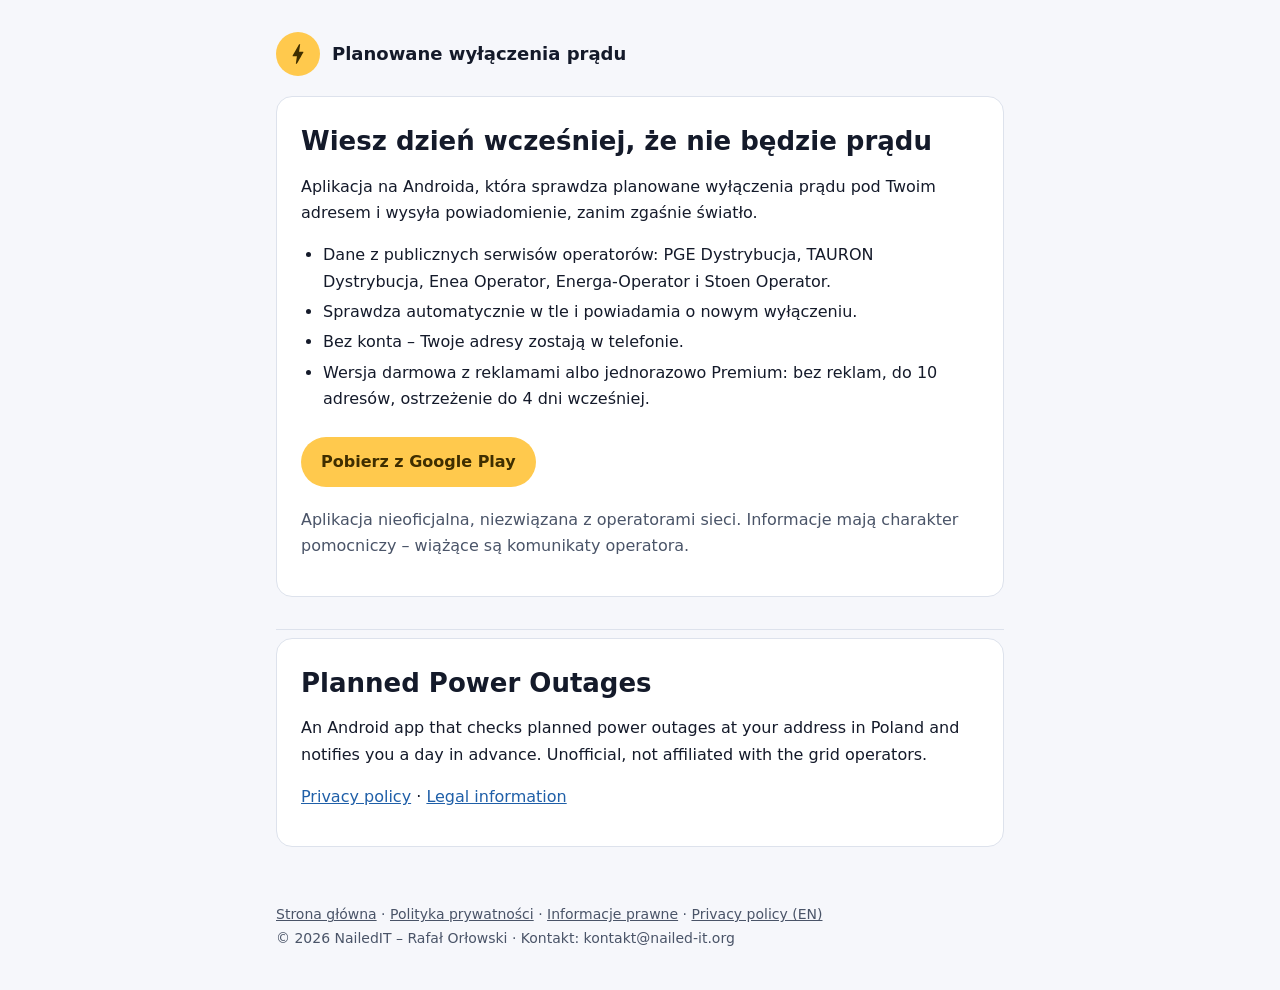
==== wylaczenia-pradu/index.html @ 0b4dcbab "Strona aplikacji Planowane wyłączenia prądu: polityka prywatności i informacje prawne Nowy katalog w" ====
<!doctype html>
<html lang="pl">
<head>
<meta charset="utf-8">
<meta name="viewport" content="width=device-width, initial-scale=1">
<title>Planowane wyłączenia prądu</title>
<meta name="description" content="Aplikacja na Androida: powiadomienie dzień wcześniej o planowanym wyłączeniu prądu pod Twoim adresem.">
<style>
:root{--bg:#F6F7FB;--fg:#141A2A;--muted:#4A5468;--card:#FFFFFF;--line:#DDE2EC;--link:#1F5FA8;--badge:#FFC94D;--on-badge:#3F2E00}
@media (prefers-color-scheme: dark){:root{--bg:#0D1220;--fg:#E3E7F1;--muted:#B2BACB;--card:#141C30;--line:#25304A;--link:#9CCBFB}}
*{box-sizing:border-box}
html{-webkit-text-size-adjust:100%}
body{margin:0;background:var(--bg);color:var(--fg);font:16px/1.65 system-ui,-apple-system,"Segoe UI",Roboto,Arial,sans-serif}
main{max-width:760px;margin:0 auto;padding:24px 16px 56px}
.brand{display:flex;align-items:center;gap:12px;margin:8px 0 20px;color:inherit;text-decoration:none}
.logo{flex:none;width:44px;height:44px;border-radius:50%;background:var(--badge);display:flex;align-items:center;justify-content:center}
.brand span{font-weight:700;font-size:18px;line-height:1.3}
.card{background:var(--card);border:1px solid var(--line);border-radius:16px;padding:8px 24px 20px}
h1{font-size:26px;line-height:1.25;margin:20px 0 4px}
h2{font-size:18px;line-height:1.35;margin:26px 0 6px}
p,li{color:var(--fg)}
.muted{color:var(--muted)}
ul{padding-left:22px;margin:8px 0}
li{margin:4px 0}
a{color:var(--link)}
code{font-family:ui-monospace,Consolas,monospace;font-size:.92em}
nav.lang{margin:0 0 16px;font-size:15px}
.cta{display:inline-block;margin:8px 0 4px;padding:12px 20px;border-radius:999px;background:var(--badge);color:var(--on-badge);font-weight:700;text-decoration:none}
footer{max-width:760px;margin:0 auto;padding:0 16px 40px;font-size:14px;color:var(--muted)}
footer a{color:var(--muted)}
hr{border:0;border-top:1px solid var(--line);margin:32px 0 8px}
</style>
</head>
<body>
<main>
<a class="brand" href="index.html"><span class="logo" aria-hidden="true"><svg width="26" height="26" viewBox="0 0 24 24"><path fill="#3F2E00" d="M11,21h-1l1,-7H7.5c-0.58,0 -0.57,-0.32 -0.38,-0.66 0.19,-0.34 0.05,-0.08 0.07,-0.12C8.48,10.94 10.42,7.54 13,3h1l-1,7h3.5c0.49,0 0.56,0.33 0.47,0.51l-0.07,0.15C12.96,17.55 11,21 11,21z"/></svg></span><span>Planowane wyłączenia prądu</span></a>
<div class="card">
<h1>Wiesz dzień wcześniej, że nie będzie prądu</h1>
<p>Aplikacja na Androida, która sprawdza planowane wyłączenia prądu pod Twoim adresem i wysyła powiadomienie, zanim zgaśnie światło.</p>
<ul>
<li>Dane z publicznych serwisów operatorów: PGE Dystrybucja, TAURON Dystrybucja, Enea Operator, Energa-Operator i Stoen Operator.</li>
<li>Sprawdza automatycznie w tle i powiadamia o nowym wyłączeniu.</li>
<li>Bez konta – Twoje adresy zostają w telefonie.</li>
<li>Wersja darmowa z reklamami albo jednorazowo Premium: bez reklam, do 10 adresów, ostrzeżenie do 4 dni wcześniej.</li>
</ul>
<p><a class="cta" href="https://play.google.com/store/apps/details?id=pl.pradalert">Pobierz z Google Play</a></p>
<p class="muted">Aplikacja nieoficjalna, niezwiązana z operatorami sieci. Informacje mają charakter pomocniczy – wiążące są komunikaty operatora.</p>
</div>
<hr>
<div class="card" lang="en">
<h1>Planned Power Outages</h1>
<p>An Android app that checks planned power outages at your address in Poland and notifies you a day in advance. Unofficial, not affiliated with the grid operators.</p>
<p><a href="polityka-prywatnosci.html#en">Privacy policy</a> · <a href="informacje-prawne.html#en">Legal information</a></p>
</div>
</main>
<footer>
<a href="index.html">Strona główna</a> · <a href="polityka-prywatnosci.html">Polityka prywatności</a> · <a href="informacje-prawne.html">Informacje prawne</a> · <a href="polityka-prywatnosci.html#en">Privacy policy (EN)</a><br>
© 2026 NailedIT – Rafał Orłowski · Kontakt: kontakt@nailed-it.org
</footer>
</body>
</html>
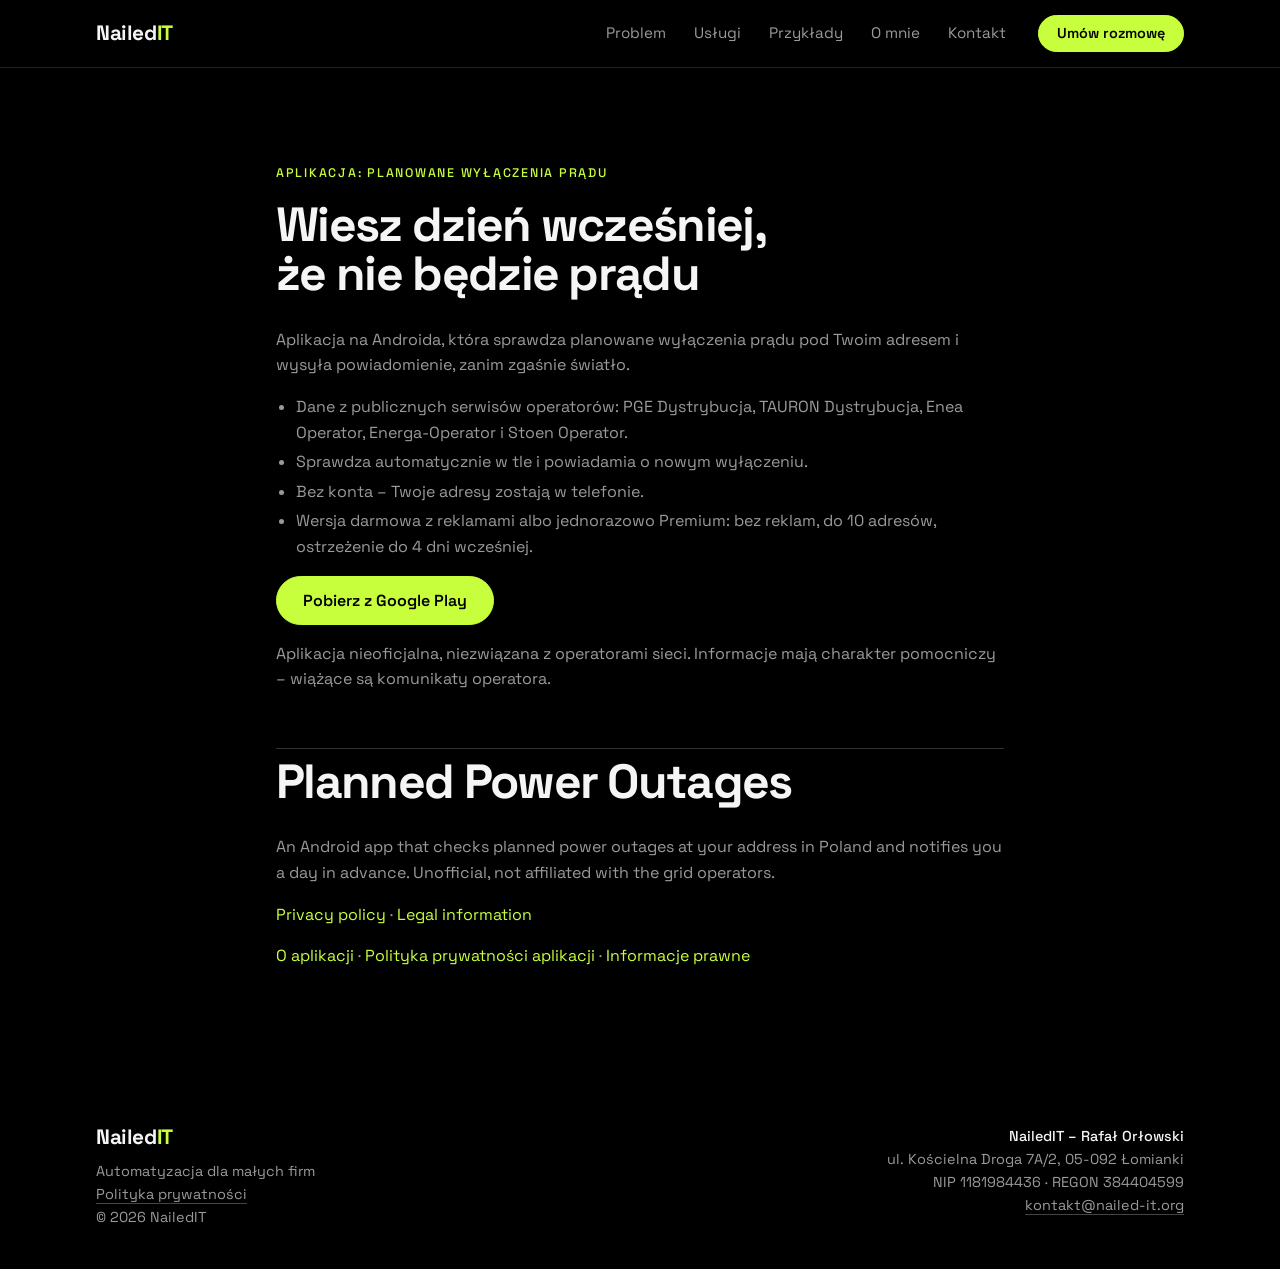
==== commit d67aaf81: "Strona aplikacji Planowane wyłączenia prądu w szablonie strony firmowej Polityka prywatności, inform" ====
--- a/wylaczenia-pradu/index.html
+++ b/wylaczenia-pradu/index.html
@@ -3,38 +3,41 @@
 <head>
 <meta charset="utf-8">
 <meta name="viewport" content="width=device-width, initial-scale=1">
-<title>Planowane wyłączenia prądu</title>
+<title>Planowane wyłączenia prądu – NailedIT</title>
 <meta name="description" content="Aplikacja na Androida: powiadomienie dzień wcześniej o planowanym wyłączeniu prądu pod Twoim adresem.">
-<style>
-:root{--bg:#F6F7FB;--fg:#141A2A;--muted:#4A5468;--card:#FFFFFF;--line:#DDE2EC;--link:#1F5FA8;--badge:#FFC94D;--on-badge:#3F2E00}
-@media (prefers-color-scheme: dark){:root{--bg:#0D1220;--fg:#E3E7F1;--muted:#B2BACB;--card:#141C30;--line:#25304A;--link:#9CCBFB}}
-*{box-sizing:border-box}
-html{-webkit-text-size-adjust:100%}
-body{margin:0;background:var(--bg);color:var(--fg);font:16px/1.65 system-ui,-apple-system,"Segoe UI",Roboto,Arial,sans-serif}
-main{max-width:760px;margin:0 auto;padding:24px 16px 56px}
-.brand{display:flex;align-items:center;gap:12px;margin:8px 0 20px;color:inherit;text-decoration:none}
-.logo{flex:none;width:44px;height:44px;border-radius:50%;background:var(--badge);display:flex;align-items:center;justify-content:center}
-.brand span{font-weight:700;font-size:18px;line-height:1.3}
-.card{background:var(--card);border:1px solid var(--line);border-radius:16px;padding:8px 24px 20px}
-h1{font-size:26px;line-height:1.25;margin:20px 0 4px}
-h2{font-size:18px;line-height:1.35;margin:26px 0 6px}
-p,li{color:var(--fg)}
-.muted{color:var(--muted)}
-ul{padding-left:22px;margin:8px 0}
-li{margin:4px 0}
-a{color:var(--link)}
-code{font-family:ui-monospace,Consolas,monospace;font-size:.92em}
-nav.lang{margin:0 0 16px;font-size:15px}
-.cta{display:inline-block;margin:8px 0 4px;padding:12px 20px;border-radius:999px;background:var(--badge);color:var(--on-badge);font-weight:700;text-decoration:none}
-footer{max-width:760px;margin:0 auto;padding:0 16px 40px;font-size:14px;color:var(--muted)}
-footer a{color:var(--muted)}
-hr{border:0;border-top:1px solid var(--line);margin:32px 0 8px}
-</style>
+<meta name="robots" content="index, follow">
+<link rel="canonical" href="https://nailed-it.org/wylaczenia-pradu/">
+<meta name="theme-color" content="#000000">
+<link rel="icon" href="../favicon.svg" type="image/svg+xml">
+<link rel="icon" href="../favicon.ico" sizes="32x32">
+<link rel="apple-touch-icon" href="../apple-touch-icon.png">
+<link rel="preload" href="../fonts/space-grotesk-latin.woff2" as="font" type="font/woff2" crossorigin>
+<link rel="stylesheet" href="../style.css">
+<style>.legal-sep{border:0;border-top:1px solid currentColor;opacity:.2;margin:56px 0 8px}.legal code{font-size:.92em}</style>
+<script>document.documentElement.classList.add('js')</script>
 </head>
 <body>
-<main>
-<a class="brand" href="index.html"><span class="logo" aria-hidden="true"><svg width="26" height="26" viewBox="0 0 24 24"><path fill="#3F2E00" d="M11,21h-1l1,-7H7.5c-0.58,0 -0.57,-0.32 -0.38,-0.66 0.19,-0.34 0.05,-0.08 0.07,-0.12C8.48,10.94 10.42,7.54 13,3h1l-1,7h3.5c0.49,0 0.56,0.33 0.47,0.51l-0.07,0.15C12.96,17.55 11,21 11,21z"/></svg></span><span>Planowane wyłączenia prądu</span></a>
-<div class="card">
+  <!-- Wygenerowane przez tools/build_site.py w repozytorium prad_alert. Zmieniaj docs/07 i docs/06, nie ten plik. -->
+  <a class="skip" href="#tresc">Przejdź do treści</a>
+
+  <header class="site-header">
+    <div class="container header-inner">
+      <a href="../" class="logo" aria-label="NailedIT – strona główna">Nailed<span>IT</span></a>
+      <nav class="nav" aria-label="Sekcje strony">
+        <a href="../#problem">Problem</a>
+        <a href="../#uslugi">Usługi</a>
+        <a href="../#przyklady">Przykłady</a>
+        <a href="../#o-mnie">O mnie</a>
+        <a href="../#kontakt">Kontakt</a>
+      </nav>
+      <a href="../#kontakt" class="btn btn-sm">Umów rozmowę</a>
+    </div>
+  </header>
+
+  <main id="tresc" class="page">
+    <div class="container legal">
+      <p class="eyebrow"><a href="./">Aplikacja: Planowane wyłączenia prądu</a></p>
+<div>
 <h1>Wiesz dzień wcześniej, że nie będzie prądu</h1>
 <p>Aplikacja na Androida, która sprawdza planowane wyłączenia prądu pod Twoim adresem i wysyła powiadomienie, zanim zgaśnie światło.</p>
 <ul>
@@ -43,19 +46,34 @@
 <li>Bez konta – Twoje adresy zostają w telefonie.</li>
 <li>Wersja darmowa z reklamami albo jednorazowo Premium: bez reklam, do 10 adresów, ostrzeżenie do 4 dni wcześniej.</li>
 </ul>
-<p><a class="cta" href="https://play.google.com/store/apps/details?id=pl.pradalert">Pobierz z Google Play</a></p>
+<p><a class="btn" href="https://play.google.com/store/apps/details?id=pl.pradalert">Pobierz z Google Play</a></p>
 <p class="muted">Aplikacja nieoficjalna, niezwiązana z operatorami sieci. Informacje mają charakter pomocniczy – wiążące są komunikaty operatora.</p>
 </div>
-<hr>
-<div class="card" lang="en">
+<hr class="legal-sep">
+<div lang="en">
 <h1>Planned Power Outages</h1>
 <p>An Android app that checks planned power outages at your address in Poland and notifies you a day in advance. Unofficial, not affiliated with the grid operators.</p>
 <p><a href="polityka-prywatnosci.html#en">Privacy policy</a> · <a href="informacje-prawne.html#en">Legal information</a></p>
 </div>
-</main>
-<footer>
-<a href="index.html">Strona główna</a> · <a href="polityka-prywatnosci.html">Polityka prywatności</a> · <a href="informacje-prawne.html">Informacje prawne</a> · <a href="polityka-prywatnosci.html#en">Privacy policy (EN)</a><br>
-© 2026 NailedIT – Rafał Orłowski · Kontakt: kontakt@nailed-it.org
-</footer>
+      <p><a href="./">O aplikacji</a> · <a href="polityka-prywatnosci.html">Polityka prywatności aplikacji</a> · <a href="informacje-prawne.html">Informacje prawne</a></p>
+    </div>
+  </main>
+
+  <footer class="site-footer">
+    <div class="container footer-inner">
+      <div class="footer-brand">
+        <a href="../" class="logo">Nailed<span>IT</span></a>
+        <p>Automatyzacja dla małych firm<br>
+        <a href="../polityka-prywatnosci.html">Polityka prywatności</a><br>
+        © 2026 NailedIT</p>
+      </div>
+      <address class="company">
+        <strong>NailedIT – Rafał Orłowski</strong><br>
+        ul. Kościelna Droga 7A/2, 05-092 Łomianki<br>
+        NIP 1181984436 · REGON 384404599<br>
+        <a href="mailto:kontakt@nailed-it.org">kontakt@nailed-it.org</a>
+      </address>
+    </div>
+  </footer>
 </body>
 </html>
--- a/style.css
+++ b/style.css
@@ -0,0 +1,272 @@
+/* Space Grotesk – © The Space Grotesk Project Authors, SIL Open Font License 1.1 (https://openfontlicense.org) */
+@font-face{font-family:'Space Grotesk';font-style:normal;font-weight:300 700;font-display:swap;src:url(fonts/space-grotesk-latin-ext.woff2) format('woff2');unicode-range:U+0100-02BA,U+02BD-02C5,U+02C7-02CC,U+02CE-02D7,U+02DD-02FF,U+0304,U+0308,U+0329,U+1D00-1DBF,U+1E00-1E9F,U+1EF2-1EFF,U+2020,U+20A0-20AB,U+20AD-20C4,U+2113,U+2C60-2C7F,U+A720-A7FF}
+@font-face{font-family:'Space Grotesk';font-style:normal;font-weight:300 700;font-display:swap;src:url(fonts/space-grotesk-latin.woff2) format('woff2');unicode-range:U+0000-00FF,U+0131,U+0152-0153,U+02BB-02BC,U+02C6,U+02DA,U+02DC,U+0304,U+0308,U+0329,U+2000-206F,U+20AC,U+2122,U+2191,U+2193,U+2212,U+2215,U+FEFF,U+FFFD}
+
+:root{
+  --bg:#000;--bg2:#0b0b0b;--line:#222;--line2:#363636;
+  --text:#f5f5f5;--muted:#9a9a9a;--accent:#c8ff3d;--accent-soft:rgba(200,255,61,.1);
+  --header:68px;--ease:cubic-bezier(.2,.7,.2,1);
+}
+
+/* --- podstawy --- */
+*{box-sizing:border-box}
+html{scroll-behavior:smooth;scroll-padding-top:var(--header);-webkit-text-size-adjust:100%;text-size-adjust:100%}
+body{margin:0;background:var(--bg);color:var(--text);font-family:'Space Grotesk',system-ui,-apple-system,'Segoe UI',Roboto,sans-serif;line-height:1.6;-webkit-font-smoothing:antialiased;-moz-osx-font-smoothing:grayscale}
+::selection{background:var(--accent);color:#000}
+a{color:inherit;text-decoration:none}
+:focus-visible{outline:2px solid var(--accent);outline-offset:3px}
+p,li,dd{text-wrap:pretty}
+h1,h2,h3{text-wrap:balance}
+.nw{white-space:nowrap}
+.container{max-width:1120px;margin:0 auto;padding:0 16px}
+.skip{position:absolute;left:16px;top:-64px;z-index:100;background:var(--accent);color:#000;padding:8px 16px;border-radius:999px;font-weight:600;transition:top .2s}
+.skip:focus{top:12px}
+.arr{display:inline-block;font-family:system-ui,sans-serif;transition:transform .2s}
+
+/* --- nagłówek --- */
+.site-header{position:sticky;top:0;z-index:20;background:rgba(0,0,0,.78);-webkit-backdrop-filter:saturate(150%) blur(12px);backdrop-filter:saturate(150%) blur(12px);border-bottom:1px solid var(--line)}
+.header-inner{display:flex;align-items:center;gap:32px;height:calc(var(--header) - 1px)}
+.logo{font-weight:700;font-size:1.3rem;letter-spacing:-.02em;color:var(--text)}
+.logo span{color:var(--accent)}
+.nav{display:flex;gap:28px;margin-left:auto;font-size:.95rem;color:var(--muted)}
+.nav a{position:relative;padding:4px 0;transition:color .2s}
+.nav a::after{content:"";position:absolute;left:0;right:0;bottom:-2px;height:2px;border-radius:2px;background:var(--accent);transform:scaleX(0);transform-origin:left;transition:transform .35s var(--ease)}
+.nav a:hover,.nav a.active{color:var(--text)}
+.nav a.active::after{transform:scaleX(1)}
+
+/* --- przyciski --- */
+.btn{display:inline-flex;align-items:center;justify-content:center;gap:8px;padding:14px 26px;font:inherit;font-weight:600;line-height:1.2;background:var(--accent);color:#000;border:1px solid var(--accent);border-radius:999px;cursor:pointer;transition:transform .2s,box-shadow .25s,border-color .2s,background-color .2s,color .2s}
+.btn:hover{transform:translateY(-2px);box-shadow:0 12px 32px -12px rgba(200,255,61,.6)}
+.btn:hover .arr{transform:translateX(3px)}
+.btn:active{transform:none}
+.btn:disabled{opacity:.7;cursor:wait;transform:none;box-shadow:none}
+.btn-sm{padding:9px 18px;font-size:.9rem}
+.btn-ghost{background:transparent;color:var(--text);border-color:#444}
+.btn-ghost:hover{border-color:var(--text);box-shadow:none}
+
+/* --- typografia --- */
+.eyebrow{color:var(--accent);text-transform:uppercase;letter-spacing:.14em;font-size:.78rem;font-weight:500;margin:0 0 16px}
+h1{font-size:clamp(2.4rem,5.4vw,4.4rem);line-height:1.03;letter-spacing:-.035em;margin:0 0 28px;font-weight:700}
+h1 em{font-style:normal;color:var(--muted)}
+h2{font-size:clamp(1.8rem,3.6vw,2.8rem);line-height:1.1;letter-spacing:-.025em;margin:0 0 48px;max-width:22ch;font-weight:600}
+h3{font-size:1.2rem;line-height:1.3;margin:0 0 8px;font-weight:600}
+.lead{font-size:1.2rem;color:var(--muted);max-width:52ch;margin:0 0 36px}
+.actions{display:flex;flex-wrap:wrap;gap:12px}
+
+/* --- hero --- */
+.hero{position:relative;overflow:hidden;padding:56px 0 64px;border-bottom:1px solid var(--line)}
+.hero::before{content:"";position:absolute;inset:0;pointer-events:none;background-image:linear-gradient(rgba(255,255,255,.05) 1px,transparent 1px),linear-gradient(90deg,rgba(255,255,255,.05) 1px,transparent 1px);background-size:56px 56px;-webkit-mask-image:radial-gradient(ellipse 60% 70% at 78% 40%,#000 0%,transparent 72%);mask-image:radial-gradient(ellipse 60% 70% at 78% 40%,#000 0%,transparent 72%)}
+.hero::after{content:"";position:absolute;width:720px;height:720px;right:-160px;top:-220px;border-radius:50%;background:radial-gradient(closest-side,rgba(200,255,61,.14),transparent);pointer-events:none}
+.hero .container{position:relative;z-index:1}
+.hero-grid{display:grid;grid-template-columns:minmax(0,1.3fr) minmax(0,.9fr);gap:56px;align-items:center}
+.hero .lead{font-size:1.15rem;margin-bottom:32px}
+
+@keyframes rise{from{opacity:0;transform:translateY(24px)}to{opacity:1;transform:none}}
+.hero .eyebrow,.hero h1,.hero .lead,.hero .actions,.hero .flow,.hero .stats{animation:rise .9s var(--ease) both}
+.hero h1{animation-delay:.08s}
+.hero .lead{animation-delay:.16s}
+.hero .actions{animation-delay:.24s}
+.hero .flow{animation-delay:.32s}
+.hero .stats{animation-delay:.42s}
+
+/* animowany przykład automatyzacji */
+.flow{margin:0;background:linear-gradient(180deg,#121212,#090909);border:1px solid #2a2a2a;border-radius:18px;padding:18px 20px 16px;box-shadow:0 40px 80px -40px rgba(0,0,0,1),inset 0 1px 0 rgba(255,255,255,.04)}
+.flow-head{display:flex;align-items:center;gap:12px;font-size:.8rem;color:var(--muted);padding-bottom:14px;margin-bottom:4px;border-bottom:1px solid var(--line)}
+.flow-dots{display:flex;gap:6px}
+.flow-dots i{width:9px;height:9px;border-radius:50%;background:#2c2c2c}
+.flow-live{margin-left:auto;display:inline-flex;align-items:center;gap:7px;color:var(--accent)}
+.flow-live::before{content:"";width:7px;height:7px;border-radius:50%;background:var(--accent);animation:pulse 2s infinite}
+.flow.complete .flow-live::before{animation:none}
+@keyframes pulse{0%{box-shadow:0 0 0 0 rgba(200,255,61,.55)}70%{box-shadow:0 0 0 8px rgba(200,255,61,0)}100%{box-shadow:0 0 0 0 rgba(200,255,61,0)}}
+.flow-steps{list-style:none;margin:0;padding:0}
+.flow-steps li{position:relative;display:grid;grid-template-columns:28px 1fr;gap:14px;align-items:center;padding:12px 0}
+.flow-steps li:not(:last-child)::after{content:"";position:absolute;left:13px;top:calc(50% + 17px);height:calc(100% - 34px);width:2px;border-radius:2px;background:#262626;transition:background .4s}
+.flow-steps li.done:not(:last-child)::after{background:var(--accent)}
+.flow-ico{width:28px;height:28px;border-radius:50%;border:1.5px solid #3a3a3a;display:grid;place-items:center;transition:background-color .3s,border-color .3s}
+.flow-ico svg{width:14px;height:14px;fill:none;stroke:#000;stroke-width:2.6;stroke-linecap:round;stroke-linejoin:round;opacity:0;transform:scale(.4);transition:opacity .25s,transform .35s var(--ease)}
+.flow-steps b{display:block;font-weight:500;font-size:.95rem;color:#6f6f6f;transition:color .3s}
+.flow-steps small{display:block;font-size:.8rem;color:#4a4a4a;transition:color .3s}
+.flow-steps li.active .flow-ico{border-color:var(--accent);border-top-color:transparent;animation:spin .8s linear infinite}
+@keyframes spin{to{transform:rotate(360deg)}}
+.flow-steps li.done .flow-ico{background:var(--accent);border-color:var(--accent);animation:none}
+.flow-steps li.done .flow-ico svg{opacity:1;transform:none}
+.flow-steps li.active b,.flow-steps li.done b{color:var(--text)}
+.flow-steps li.active small,.flow-steps li.done small{color:var(--muted)}
+.flow-foot{display:flex;justify-content:space-between;align-items:baseline;margin-top:6px;padding-top:14px;border-top:1px solid var(--line);font-size:.85rem;color:var(--muted)}
+.flow-foot b{font-size:1.5rem;letter-spacing:-.02em;color:#5a5a5a;transition:color .4s}
+.flow.complete .flow-foot b{color:var(--accent)}
+html:not(.js) .flow-steps li .flow-ico{background:var(--accent);border-color:var(--accent)}
+html:not(.js) .flow-steps li .flow-ico svg{opacity:1;transform:none}
+html:not(.js) .flow-steps b{color:var(--text)}
+html:not(.js) .flow-foot b{color:var(--accent)}
+
+.stats{display:grid;grid-template-columns:repeat(3,1fr);margin:56px 0 0;border-top:1px solid var(--line)}
+.stats > div{padding:24px 24px 0 0}
+.stats > div+div{padding-left:24px;border-left:1px solid var(--line)}
+.stats dt{font-size:2.2rem;font-weight:700;letter-spacing:-.03em;line-height:1.2}
+.stats dd{margin:4px 0 0;color:var(--muted)}
+.stats a{color:var(--accent);border-bottom:1px solid rgba(200,255,61,.4)}
+
+/* --- sekcje --- */
+.section{padding:112px 0;border-bottom:1px solid var(--line)}
+.section.alt{background:var(--bg2)}
+.num{display:block;color:var(--accent);font-size:.85rem;margin-bottom:20px;font-weight:500;font-variant-numeric:tabular-nums}
+
+.grid-3,.grid-4{display:grid;border-top:1px solid var(--line)}
+.grid-3{grid-template-columns:repeat(3,1fr)}
+.grid-4{grid-template-columns:repeat(4,1fr)}
+.card{position:relative;padding:32px 28px 8px 0}
+.card+.card{padding-left:28px;border-left:1px solid var(--line)}
+.card::before{content:"";position:absolute;top:-1px;left:0;right:0;height:2px;background:var(--accent);transform:scaleX(0);transform-origin:left;transition:transform .5s var(--ease)}
+.card:hover::before{transform:scaleX(1)}
+.card p,.service p,.steps p{color:var(--muted);margin:0}
+
+.split{display:grid;grid-template-columns:1fr 1fr;gap:64px;align-items:start}
+.checklist{list-style:none;margin:0;padding:0}
+.checklist li{position:relative;padding:20px 0 20px 36px;border-top:1px solid var(--line);color:var(--muted)}
+.checklist li:last-child{border-bottom:1px solid var(--line)}
+.checklist li::before{content:"→";position:absolute;left:0;color:var(--accent);font-family:system-ui,sans-serif}
+.checklist strong{color:var(--text);font-weight:600}
+
+.services{border-top:1px solid var(--line)}
+.service{display:grid;grid-template-columns:80px 1fr auto;gap:24px;padding:28px 0;border-bottom:1px solid var(--line);align-items:start}
+.service .num{margin:4px 0 0}
+.service h3{transition:color .2s}
+.service:hover h3{color:var(--accent)}
+.service p{max-width:68ch}
+.tag{justify-self:end;font-size:.82rem;color:var(--muted);border:1px solid var(--line2);border-radius:999px;padding:4px 12px;white-space:nowrap}
+
+.tools{margin-top:32px;display:grid;gap:12px}
+.tools-row{display:grid;grid-template-columns:240px 1fr;gap:16px;align-items:start}
+.tools-label{font-size:.75rem;text-transform:uppercase;letter-spacing:.12em;color:var(--muted);padding-top:8px}
+.chips{list-style:none;margin:0;padding:0;display:flex;flex-wrap:wrap;gap:8px}
+.chips li{font-size:.88rem;padding:5px 13px;border:1px solid var(--line2);border-radius:999px;background:rgba(255,255,255,.02)}
+.chips-accent li{border-color:rgba(200,255,61,.35);color:var(--accent);background:var(--accent-soft)}
+
+.note{font-size:.85rem;color:var(--muted);margin:-28px 0 40px}
+.cases{display:grid;grid-template-columns:repeat(3,1fr);border-top:1px solid var(--line)}
+.case{padding:28px 28px 8px 0}
+.case+.case{padding-left:28px;border-left:1px solid var(--line)}
+.kpi{display:flex;align-items:baseline;flex-wrap:wrap;gap:4px 10px;margin:0 0 10px}
+.kpi b{font-size:2.6rem;line-height:1.1;letter-spacing:-.03em;color:var(--accent);font-weight:700;font-variant-numeric:tabular-nums;white-space:nowrap}
+.kpi > span{font-size:.85rem;color:var(--muted)}
+.case h3{margin-bottom:4px}
+.case dl{margin:0}
+.case dt{font-size:.72rem;text-transform:uppercase;letter-spacing:.12em;color:var(--muted);margin-top:14px}
+.case dd{margin:4px 0 0}
+.case .result{color:var(--accent);font-weight:600}
+
+.steps{list-style:none;margin:0;padding:0;display:grid;grid-template-columns:repeat(4,1fr);gap:24px}
+.steps li{position:relative;border-top:2px solid var(--line2);padding-top:24px}
+.steps li::before{content:"";position:absolute;top:-2px;left:0;width:100%;height:2px;background:var(--accent);transform:scaleX(0);transform-origin:left;transition:transform .9s var(--ease) .25s}
+.steps li.in::before,html:not(.js) .steps li::before{transform:scaleX(1)}
+.steps .num{font-size:2.6rem;color:var(--text);font-weight:700;margin-bottom:12px;line-height:1}
+.steps small{display:block;margin-top:12px;color:var(--accent);font-size:.85rem}
+
+.about{display:grid;grid-template-columns:minmax(0,.8fr) minmax(0,1.2fr);gap:64px;align-items:start}
+.about h2{margin:0 0 8px;max-width:none}
+.about .role{color:var(--accent);margin:0 0 28px}
+.about-text p{color:var(--muted);margin:0 0 16px}
+.about-text p:first-child{color:var(--text);font-size:1.15rem}
+.facts{list-style:none;padding:0;margin:28px 0 0;border-top:1px solid var(--line)}
+.facts li{position:relative;padding:11px 0 11px 30px;border-bottom:1px solid var(--line)}
+.facts li::before{content:"→";position:absolute;left:0;color:var(--accent);font-family:system-ui,sans-serif}
+
+/* --- kontakt --- */
+.cta{text-align:center}
+.cta h2{margin:0 auto 20px;font-size:clamp(2.2rem,5vw,4rem);max-width:none}
+.cta .lead{margin:0 auto 40px}
+.form-wrap{max-width:560px;margin:0 auto;text-align:left}
+.form-wrap .eyebrow{text-align:center}
+form.contact{display:grid;gap:14px}
+form.contact label{display:block;font-size:.85rem;color:var(--muted);margin-bottom:6px}
+form.contact input[type=text],form.contact textarea{width:100%;background:#050505;border:1px solid #333;border-radius:10px;color:var(--text);padding:13px 14px;font:inherit;transition:border-color .2s,box-shadow .2s}
+form.contact input[type=text]:focus,form.contact textarea:focus{outline:none;border-color:var(--accent);box-shadow:0 0 0 3px rgba(200,255,61,.15)}
+form.contact textarea{min-height:110px;resize:vertical}
+form.contact ::placeholder{color:#5c5c5c}
+form.contact .rodo{display:flex;gap:10px;align-items:flex-start;margin:2px 0 0;font-size:.8rem}
+form.contact .rodo input{width:16px;height:16px;margin:2px 0 0;flex:none;accent-color:var(--accent)}
+form.contact .rodo a{color:var(--text);border-bottom:1px solid #444}
+form.contact .btn{width:100%;margin-top:6px}
+.hp{position:absolute!important;left:-5000px!important;width:1px;height:1px;opacity:0}
+.contact-alt{margin:18px 0 0;text-align:center;font-size:.9rem;color:var(--muted)}
+.contact-alt a{color:var(--text);border-bottom:1px solid #444}
+
+/* --- stopka --- */
+.site-footer{padding:40px 0;color:var(--muted);font-size:.9rem}
+.footer-inner{display:flex;justify-content:space-between;align-items:flex-start;gap:32px;flex-wrap:wrap}
+.footer-brand p{margin:6px 0 0;line-height:1.6}
+.company{font-style:normal;line-height:1.6;text-align:right;margin-top:4px}
+.company strong{color:var(--text);font-weight:500}
+.site-footer a:not(.logo){border-bottom:1px solid #444;transition:color .2s,border-color .2s}
+.site-footer a:not(.logo):hover{color:var(--text);border-color:var(--text)}
+
+/* --- podstrony --- */
+.page{padding:96px 0}
+.legal{max-width:760px}
+.legal h1{font-size:clamp(2rem,4.5vw,3rem)}
+.legal h2{font-size:1.3rem;margin:40px 0 12px;max-width:none}
+.legal p,.legal li{color:var(--muted)}
+.legal ul{padding-left:20px}
+.legal li{margin-bottom:4px}
+.legal a:not(.btn){color:var(--accent)}
+.legal strong{color:var(--text)}
+
+/* --- wjeżdżanie treści przy przewijaniu --- */
+.js .reveal{opacity:0;transform:translateY(28px);transition:opacity .7s ease,transform .8s var(--ease)}
+.js .reveal.in{opacity:1;transform:none}
+
+/* --- sekcje jako ekrany (strona główna, komputer) --- */
+@media (min-width:821px) and (min-height:640px){
+  .home main > section{min-height:calc(100vh - var(--header));min-height:calc(100svh - var(--header));display:flex;align-items:center}
+  .home main > section > .container{width:100%}
+  .home main > .section{padding:64px 0}
+  .home main > .hero{padding:48px 0}
+}
+
+/* --- responsywność --- */
+@media (max-width:1023px){
+  .hero-grid{grid-template-columns:1fr;gap:40px}
+  .flow{max-width:520px}
+  .tools-row{grid-template-columns:1fr;gap:8px}
+  .tools-label{padding-top:0}
+}
+@media (max-width:820px){
+  .nav{display:none}
+  .btn-sm{margin-left:auto}
+  .hero{padding:32px 0 48px}
+  .section{padding:72px 0}
+  .stats,.grid-3,.grid-4,.split,.steps,.cases,.about{grid-template-columns:1fr}
+  .stats > div,.stats > div+div{padding:18px 0;border-left:0;border-bottom:1px solid var(--line)}
+  .card,.card+.card,.case,.case+.case{padding:28px 0;border-left:0;border-bottom:1px solid var(--line)}
+  .split{gap:16px}
+  .about{gap:24px}
+  .about .role{margin-bottom:20px}
+  .service{grid-template-columns:1fr;gap:8px}
+  .tag{justify-self:start}
+  .steps{gap:32px}
+  .company{text-align:left;margin-top:0}
+  .page{padding:56px 0}
+}
+/* tablet: dwie kolumny tam, gdzie jedna zostawia za dużo pustego miejsca */
+@media (min-width:600px) and (max-width:820px){
+  .stats{grid-template-columns:repeat(3,1fr)}
+  .stats > div,.stats > div+div{padding:20px 16px 0 0;border-bottom:0}
+  .stats > div+div{padding-left:16px;border-left:1px solid var(--line)}
+  .grid-4{grid-template-columns:repeat(2,1fr)}
+  .grid-4 .card:nth-child(odd){padding-right:24px}
+  .grid-4 .card:nth-child(even){padding-left:24px;border-left:1px solid var(--line)}
+  .steps{grid-template-columns:repeat(2,1fr);gap:40px 24px}
+}
+
+/* --- ograniczony ruch i druk --- */
+@media (prefers-reduced-motion:reduce){
+  html{scroll-behavior:auto}
+  .hero *,.flow *,.flow-live::before{animation:none!important}
+  .js .reveal{opacity:1;transform:none;transition:none}
+  .steps li::before{transform:scaleX(1);transition:none}
+}
+@media print{
+  .site-header{position:static}
+  .js .reveal{opacity:1;transform:none}
+}
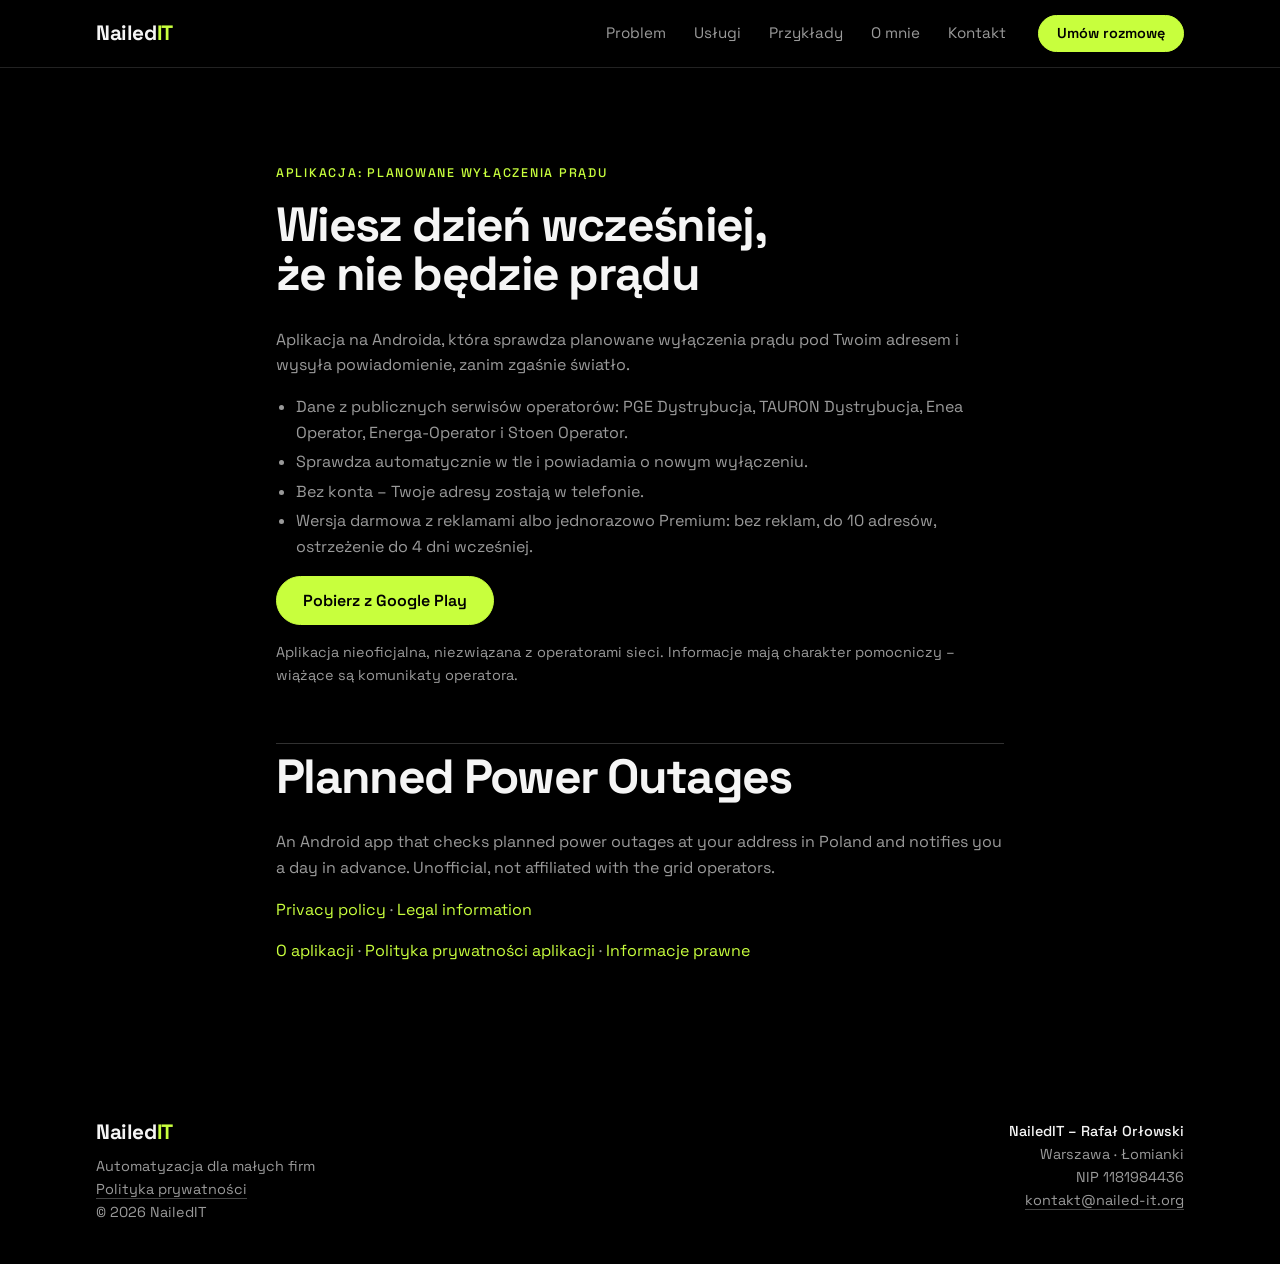
==== commit 100a225a: "Stopka jak na wizytówce, spójna retencja w polityce prywatności - stopka na wszystkich stronach: „Wa" ====
--- a/wylaczenia-pradu/index.html
+++ b/wylaczenia-pradu/index.html
@@ -69,8 +69,8 @@
       </div>
       <address class="company">
         <strong>NailedIT – Rafał Orłowski</strong><br>
-        ul. Kościelna Droga 7A/2, 05-092 Łomianki<br>
-        NIP 1181984436 · REGON 384404599<br>
+        Warszawa · Łomianki<br>
+        NIP 1181984436<br>
         <a href="mailto:kontakt@nailed-it.org">kontakt@nailed-it.org</a>
       </address>
     </div>
--- a/style.css
+++ b/style.css
@@ -2,9 +2,13 @@
 @font-face{font-family:'Space Grotesk';font-style:normal;font-weight:300 700;font-display:swap;src:url(fonts/space-grotesk-latin-ext.woff2) format('woff2');unicode-range:U+0100-02BA,U+02BD-02C5,U+02C7-02CC,U+02CE-02D7,U+02DD-02FF,U+0304,U+0308,U+0329,U+1D00-1DBF,U+1E00-1E9F,U+1EF2-1EFF,U+2020,U+20A0-20AB,U+20AD-20C4,U+2113,U+2C60-2C7F,U+A720-A7FF}
 @font-face{font-family:'Space Grotesk';font-style:normal;font-weight:300 700;font-display:swap;src:url(fonts/space-grotesk-latin.woff2) format('woff2');unicode-range:U+0000-00FF,U+0131,U+0152-0153,U+02BB-02BC,U+02C6,U+02DA,U+02DC,U+0304,U+0308,U+0329,U+2000-206F,U+20AC,U+2122,U+2191,U+2193,U+2212,U+2215,U+FEFF,U+FFFD}
 
+/* Wszystkie szarości są tutaj. Tekst na ciemnym tle: --muted i jaśniejsze (kontrast min. 4,5:1).
+   --dim i --dim2 tylko dla chwilowo nieaktywnych elementów animacji. Ramki pól: --field-line (min. 3:1). */
 :root{
-  --bg:#000;--bg2:#0b0b0b;--line:#222;--line2:#363636;
-  --text:#f5f5f5;--muted:#9a9a9a;--accent:#c8ff3d;--accent-soft:rgba(200,255,61,.1);
+  --bg:#000;--bg2:#0b0b0b;--panel:#121212;--field:#0f0f0f;
+  --line:#222;--line2:#363636;--line3:#444;--field-line:#767676;
+  --text:#f5f5f5;--muted:#9a9a9a;--placeholder:#8a8a8a;--dim:#6f6f6f;--dim2:#4a4a4a;
+  --accent:#c8ff3d;--accent-soft:rgba(200,255,61,.1);--error:#ff9d8a;
   --header:68px;--ease:cubic-bezier(.2,.7,.2,1);
 }
 
@@ -41,7 +45,7 @@
 .btn:active{transform:none}
 .btn:disabled{opacity:.7;cursor:wait;transform:none;box-shadow:none}
 .btn-sm{padding:9px 18px;font-size:.9rem}
-.btn-ghost{background:transparent;color:var(--text);border-color:#444}
+.btn-ghost{background:transparent;color:var(--text);border-color:var(--line3)}
 .btn-ghost:hover{border-color:var(--text);box-shadow:none}
 
 /* --- typografia --- */
@@ -49,6 +53,7 @@
 h1{font-size:clamp(2.4rem,5.4vw,4.4rem);line-height:1.03;letter-spacing:-.035em;margin:0 0 28px;font-weight:700}
 h1 em{font-style:normal;color:var(--muted)}
 h2{font-size:clamp(1.8rem,3.6vw,2.8rem);line-height:1.1;letter-spacing:-.025em;margin:0 0 48px;max-width:22ch;font-weight:600}
+h2.wide{max-width:none}
 h3{font-size:1.2rem;line-height:1.3;margin:0 0 8px;font-weight:600}
 .lead{font-size:1.2rem;color:var(--muted);max-width:52ch;margin:0 0 36px}
 .actions{display:flex;flex-wrap:wrap;gap:12px}
@@ -70,22 +75,22 @@
 .hero .stats{animation-delay:.42s}
 
 /* animowany przykład automatyzacji */
-.flow{margin:0;background:linear-gradient(180deg,#121212,#090909);border:1px solid #2a2a2a;border-radius:18px;padding:18px 20px 16px;box-shadow:0 40px 80px -40px rgba(0,0,0,1),inset 0 1px 0 rgba(255,255,255,.04)}
+.flow{margin:0;background:linear-gradient(180deg,var(--panel),#090909);border:1px solid var(--line2);border-radius:18px;padding:18px 20px 16px;box-shadow:0 40px 80px -40px rgba(0,0,0,1),inset 0 1px 0 rgba(255,255,255,.04)}
 .flow-head{display:flex;align-items:center;gap:12px;font-size:.8rem;color:var(--muted);padding-bottom:14px;margin-bottom:4px;border-bottom:1px solid var(--line)}
 .flow-dots{display:flex;gap:6px}
-.flow-dots i{width:9px;height:9px;border-radius:50%;background:#2c2c2c}
-.flow-live{margin-left:auto;display:inline-flex;align-items:center;gap:7px;color:var(--accent)}
+.flow-dots i{width:9px;height:9px;border-radius:50%;background:var(--line2)}
+.flow-live{margin-left:auto;display:inline-flex;align-items:center;gap:7px;color:var(--accent);white-space:nowrap}
 .flow-live::before{content:"";width:7px;height:7px;border-radius:50%;background:var(--accent);animation:pulse 2s infinite}
 .flow.complete .flow-live::before{animation:none}
 @keyframes pulse{0%{box-shadow:0 0 0 0 rgba(200,255,61,.55)}70%{box-shadow:0 0 0 8px rgba(200,255,61,0)}100%{box-shadow:0 0 0 0 rgba(200,255,61,0)}}
 .flow-steps{list-style:none;margin:0;padding:0}
 .flow-steps li{position:relative;display:grid;grid-template-columns:28px 1fr;gap:14px;align-items:center;padding:12px 0}
-.flow-steps li:not(:last-child)::after{content:"";position:absolute;left:13px;top:calc(50% + 17px);height:calc(100% - 34px);width:2px;border-radius:2px;background:#262626;transition:background .4s}
+.flow-steps li:not(:last-child)::after{content:"";position:absolute;left:13px;top:calc(50% + 17px);height:calc(100% - 34px);width:2px;border-radius:2px;background:var(--line);transition:background .4s}
 .flow-steps li.done:not(:last-child)::after{background:var(--accent)}
-.flow-ico{width:28px;height:28px;border-radius:50%;border:1.5px solid #3a3a3a;display:grid;place-items:center;transition:background-color .3s,border-color .3s}
+.flow-ico{width:28px;height:28px;border-radius:50%;border:1.5px solid var(--line2);display:grid;place-items:center;transition:background-color .3s,border-color .3s}
 .flow-ico svg{width:14px;height:14px;fill:none;stroke:#000;stroke-width:2.6;stroke-linecap:round;stroke-linejoin:round;opacity:0;transform:scale(.4);transition:opacity .25s,transform .35s var(--ease)}
-.flow-steps b{display:block;font-weight:500;font-size:.95rem;color:#6f6f6f;transition:color .3s}
-.flow-steps small{display:block;font-size:.8rem;color:#4a4a4a;transition:color .3s}
+.flow-steps b{display:block;font-weight:500;font-size:.95rem;color:var(--dim);transition:color .3s}
+.flow-steps small{display:block;font-size:.8rem;color:var(--dim2);transition:color .3s}
 .flow-steps li.active .flow-ico{border-color:var(--accent);border-top-color:transparent;animation:spin .8s linear infinite}
 @keyframes spin{to{transform:rotate(360deg)}}
 .flow-steps li.done .flow-ico{background:var(--accent);border-color:var(--accent);animation:none}
@@ -93,7 +98,7 @@
 .flow-steps li.active b,.flow-steps li.done b{color:var(--text)}
 .flow-steps li.active small,.flow-steps li.done small{color:var(--muted)}
 .flow-foot{display:flex;justify-content:space-between;align-items:baseline;margin-top:6px;padding-top:14px;border-top:1px solid var(--line);font-size:.85rem;color:var(--muted)}
-.flow-foot b{font-size:1.5rem;letter-spacing:-.02em;color:#5a5a5a;transition:color .4s}
+.flow-foot b{font-size:1.5rem;letter-spacing:-.02em;color:var(--dim);transition:color .4s}
 .flow.complete .flow-foot b{color:var(--accent)}
 html:not(.js) .flow-steps li .flow-ico{background:var(--accent);border-color:var(--accent)}
 html:not(.js) .flow-steps li .flow-ico svg{opacity:1;transform:none}
@@ -112,21 +117,13 @@
 .section.alt{background:var(--bg2)}
 .num{display:block;color:var(--accent);font-size:.85rem;margin-bottom:20px;font-weight:500;font-variant-numeric:tabular-nums}
 
-.grid-3,.grid-4{display:grid;border-top:1px solid var(--line)}
+.grid-3{display:grid;border-top:1px solid var(--line)}
 .grid-3{grid-template-columns:repeat(3,1fr)}
-.grid-4{grid-template-columns:repeat(4,1fr)}
 .card{position:relative;padding:32px 28px 8px 0}
 .card+.card{padding-left:28px;border-left:1px solid var(--line)}
 .card::before{content:"";position:absolute;top:-1px;left:0;right:0;height:2px;background:var(--accent);transform:scaleX(0);transform-origin:left;transition:transform .5s var(--ease)}
 .card:hover::before{transform:scaleX(1)}
 .card p,.service p,.steps p{color:var(--muted);margin:0}
-
-.split{display:grid;grid-template-columns:1fr 1fr;gap:64px;align-items:start}
-.checklist{list-style:none;margin:0;padding:0}
-.checklist li{position:relative;padding:20px 0 20px 36px;border-top:1px solid var(--line);color:var(--muted)}
-.checklist li:last-child{border-bottom:1px solid var(--line)}
-.checklist li::before{content:"→";position:absolute;left:0;color:var(--accent);font-family:system-ui,sans-serif}
-.checklist strong{color:var(--text);font-weight:600}
 
 .services{border-top:1px solid var(--line)}
 .service{display:grid;grid-template-columns:80px 1fr auto;gap:24px;padding:28px 0;border-bottom:1px solid var(--line);align-items:start}
@@ -136,6 +133,8 @@
 .service p{max-width:68ch}
 .tag{justify-self:end;font-size:.82rem;color:var(--muted);border:1px solid var(--line2);border-radius:999px;padding:4px 12px;white-space:nowrap}
 
+.price-note{margin:28px 0 0;max-width:68ch;color:var(--muted)}
+.price-note strong{color:var(--text);font-weight:600}
 .tools{margin-top:32px;display:grid;gap:12px}
 .tools-row{display:grid;grid-template-columns:240px 1fr;gap:16px;align-items:start}
 .tools-label{font-size:.75rem;text-transform:uppercase;letter-spacing:.12em;color:var(--muted);padding-top:8px}
@@ -155,6 +154,7 @@
 .case dt{font-size:.72rem;text-transform:uppercase;letter-spacing:.12em;color:var(--muted);margin-top:14px}
 .case dd{margin:4px 0 0}
 .case .result{color:var(--accent);font-weight:600}
+.cases-cta{margin:40px 0 0}
 
 .steps{list-style:none;margin:0;padding:0;display:grid;grid-template-columns:repeat(4,1fr);gap:24px}
 .steps li{position:relative;border-top:2px solid var(--line2);padding-top:24px}
@@ -171,6 +171,11 @@
 .facts{list-style:none;padding:0;margin:28px 0 0;border-top:1px solid var(--line)}
 .facts li{position:relative;padding:11px 0 11px 30px;border-bottom:1px solid var(--line)}
 .facts li::before{content:"→";position:absolute;left:0;color:var(--accent);font-family:system-ui,sans-serif}
+.proof{display:block;margin:28px 0 0;padding:20px 22px;border:1px solid var(--line2);border-radius:14px;background:var(--bg2);transition:border-color .2s}
+.proof:hover{border-color:var(--accent)}
+.proof-label{display:block;font-size:.72rem;text-transform:uppercase;letter-spacing:.12em;color:var(--accent);margin-bottom:6px}
+.proof strong{display:block;font-weight:600;font-size:1.05rem;margin-bottom:4px}
+.proof-text{display:block;color:var(--muted)}
 
 /* --- kontakt --- */
 .cta{text-align:center}
@@ -180,17 +185,18 @@
 .form-wrap .eyebrow{text-align:center}
 form.contact{display:grid;gap:14px}
 form.contact label{display:block;font-size:.85rem;color:var(--muted);margin-bottom:6px}
-form.contact input[type=text],form.contact textarea{width:100%;background:#050505;border:1px solid #333;border-radius:10px;color:var(--text);padding:13px 14px;font:inherit;transition:border-color .2s,box-shadow .2s}
-form.contact input[type=text]:focus,form.contact textarea:focus{outline:none;border-color:var(--accent);box-shadow:0 0 0 3px rgba(200,255,61,.15)}
+form.contact .field{width:100%;background:var(--field);border:1px solid var(--field-line);border-radius:10px;color:var(--text);padding:13px 14px;font:inherit;transition:border-color .2s,box-shadow .2s}
+form.contact .field:focus{outline:none;border-color:var(--accent);box-shadow:0 0 0 3px rgba(200,255,61,.15)}
 form.contact textarea{min-height:110px;resize:vertical}
-form.contact ::placeholder{color:#5c5c5c}
-form.contact .rodo{display:flex;gap:10px;align-items:flex-start;margin:2px 0 0;font-size:.8rem}
-form.contact .rodo input{width:16px;height:16px;margin:2px 0 0;flex:none;accent-color:var(--accent)}
-form.contact .rodo a{color:var(--text);border-bottom:1px solid #444}
+form.contact ::placeholder{color:var(--placeholder);opacity:1}
 form.contact .btn{width:100%;margin-top:6px}
+.form-msg{margin:0;color:var(--error);font-size:.9rem}
+.form-msg:empty{display:none}
+.form-note{margin:2px 0 0;font-size:.8rem;color:var(--muted)}
+.form-note a{color:var(--text);border-bottom:1px solid var(--line3)}
 .hp{position:absolute!important;left:-5000px!important;width:1px;height:1px;opacity:0}
 .contact-alt{margin:18px 0 0;text-align:center;font-size:.9rem;color:var(--muted)}
-.contact-alt a{color:var(--text);border-bottom:1px solid #444}
+.contact-alt a{color:var(--text);border-bottom:1px solid var(--line3)}
 
 /* --- stopka --- */
 .site-footer{padding:40px 0;color:var(--muted);font-size:.9rem}
@@ -198,7 +204,7 @@
 .footer-brand p{margin:6px 0 0;line-height:1.6}
 .company{font-style:normal;line-height:1.6;text-align:right;margin-top:4px}
 .company strong{color:var(--text);font-weight:500}
-.site-footer a:not(.logo){border-bottom:1px solid #444;transition:color .2s,border-color .2s}
+.site-footer a:not(.logo){border-bottom:1px solid var(--line3);transition:color .2s,border-color .2s}
 .site-footer a:not(.logo):hover{color:var(--text);border-color:var(--text)}
 
 /* --- podstrony --- */
@@ -211,6 +217,9 @@
 .legal li{margin-bottom:4px}
 .legal a:not(.btn){color:var(--accent)}
 .legal strong{color:var(--text)}
+/* klasy używane przez podstrony generowane w /wylaczenia-pradu/ */
+.muted{color:var(--muted);font-size:.9rem}
+.lang{font-size:.9rem;margin:0 0 24px}
 
 /* --- wjeżdżanie treści przy przewijaniu --- */
 .js .reveal{opacity:0;transform:translateY(28px);transition:opacity .7s ease,transform .8s var(--ease)}
@@ -232,14 +241,21 @@
   .tools-label{padding-top:0}
 }
 @media (max-width:820px){
-  .nav{display:none}
+  /* Menu jako pasek nad logo. Ujemny top sprawia, że pasek odjeżdża przy przewijaniu,
+     a przyklejony zostaje sam wiersz z logo i przyciskiem (bez JS, działa na każdej podstronie). */
+  .site-header{top:-45px}
+  .header-inner{flex-wrap:wrap;gap:0 16px;height:auto}
+  .header-inner .logo{display:flex;align-items:center;height:calc(var(--header) - 1px)}
+  .nav{order:-1;flex:0 0 100%;height:45px;margin:0;gap:14px;justify-content:space-between;font-size:.88rem;white-space:nowrap;overflow-x:auto;scrollbar-width:none;border-bottom:1px solid var(--line)}
+  .nav::-webkit-scrollbar{display:none}
+  .nav a{display:flex;align-items:center;padding:0}
+  .nav a::after{bottom:0}
   .btn-sm{margin-left:auto}
   .hero{padding:32px 0 48px}
   .section{padding:72px 0}
-  .stats,.grid-3,.grid-4,.split,.steps,.cases,.about{grid-template-columns:1fr}
+  .stats,.grid-3,.steps,.cases,.about{grid-template-columns:1fr}
   .stats > div,.stats > div+div{padding:18px 0;border-left:0;border-bottom:1px solid var(--line)}
   .card,.card+.card,.case,.case+.case{padding:28px 0;border-left:0;border-bottom:1px solid var(--line)}
-  .split{gap:16px}
   .about{gap:24px}
   .about .role{margin-bottom:20px}
   .service{grid-template-columns:1fr;gap:8px}
@@ -248,14 +264,14 @@
   .company{text-align:left;margin-top:0}
   .page{padding:56px 0}
 }
+@media (max-width:480px){
+  .flow-dots{display:none}
+}
 /* tablet: dwie kolumny tam, gdzie jedna zostawia za dużo pustego miejsca */
 @media (min-width:600px) and (max-width:820px){
   .stats{grid-template-columns:repeat(3,1fr)}
   .stats > div,.stats > div+div{padding:20px 16px 0 0;border-bottom:0}
   .stats > div+div{padding-left:16px;border-left:1px solid var(--line)}
-  .grid-4{grid-template-columns:repeat(2,1fr)}
-  .grid-4 .card:nth-child(odd){padding-right:24px}
-  .grid-4 .card:nth-child(even){padding-left:24px;border-left:1px solid var(--line)}
   .steps{grid-template-columns:repeat(2,1fr);gap:40px 24px}
 }
 
